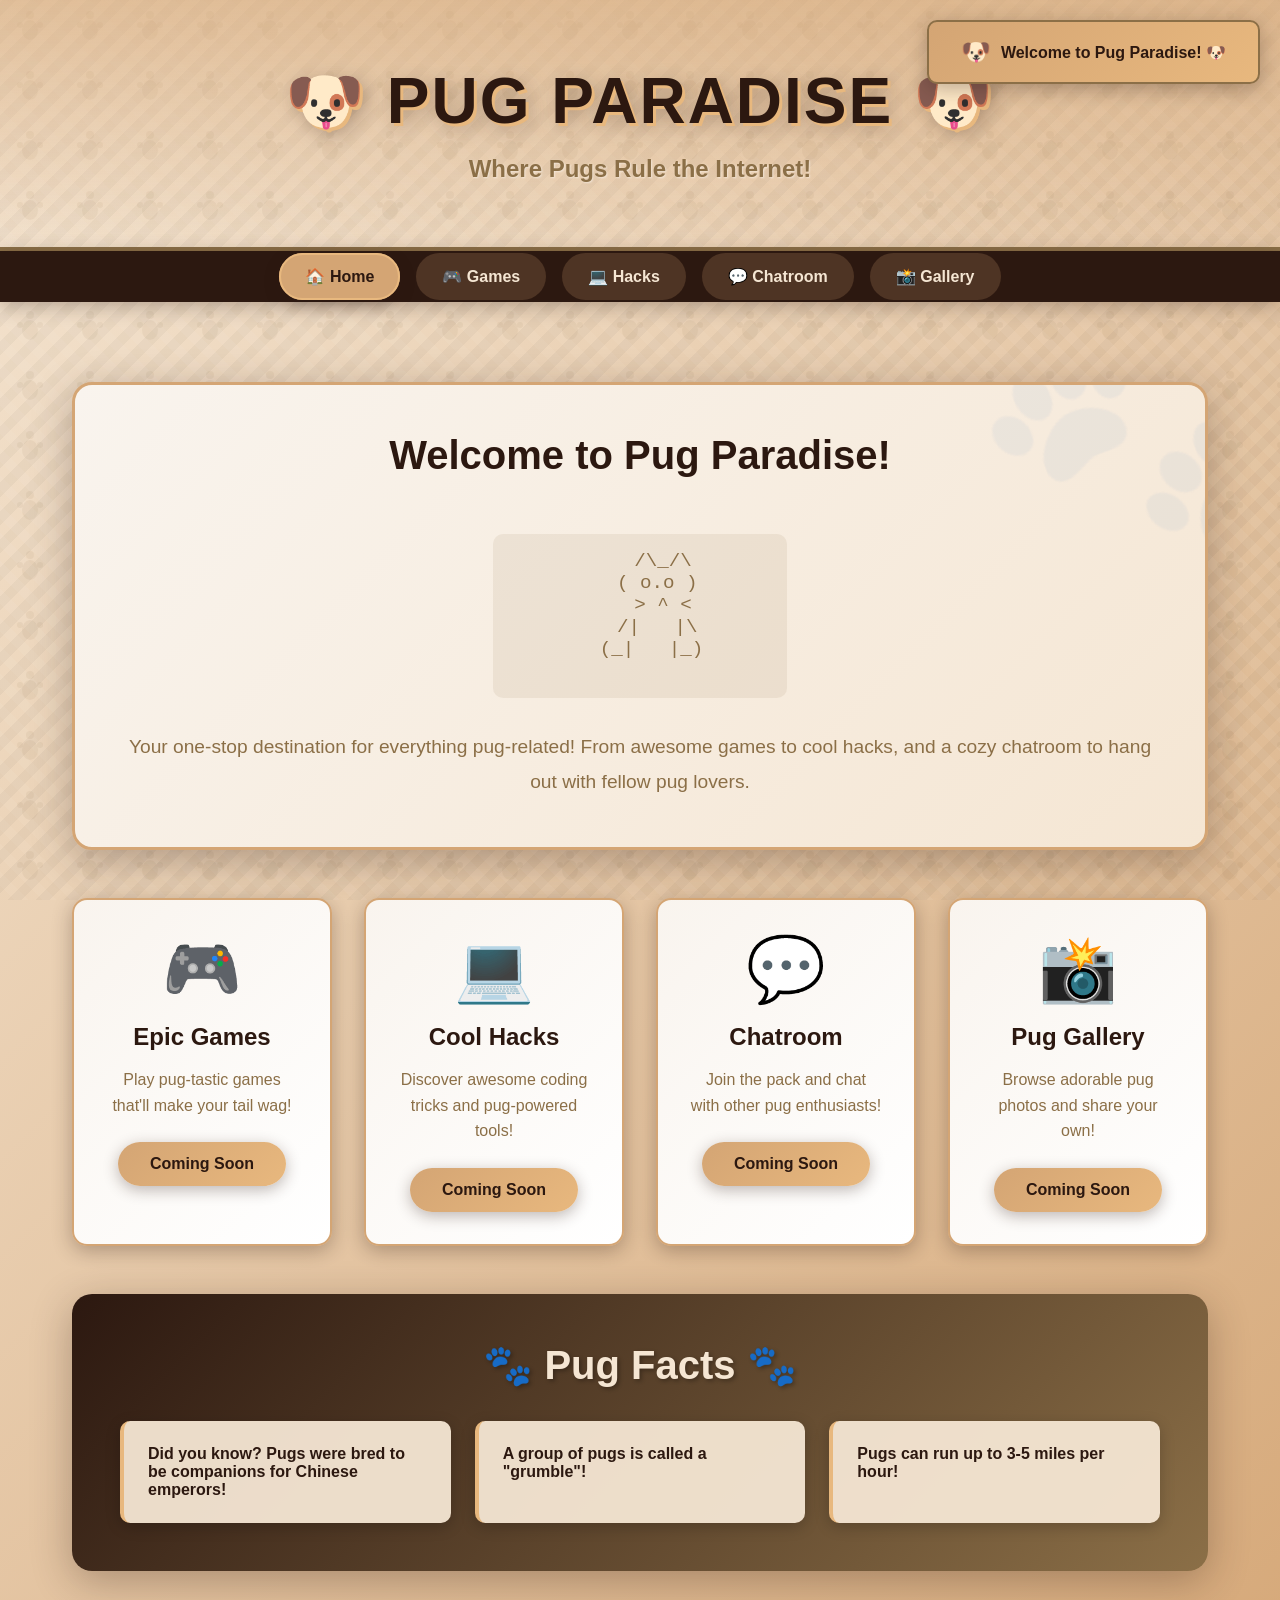
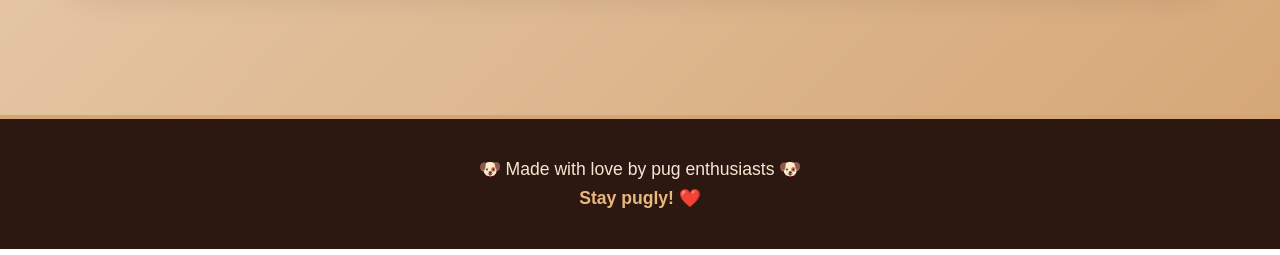
==== index.html @ c55deca6 "Create pug-themed homepage with interactive features - Add HTML structure with pug-themed sections (" ====
<!DOCTYPE html>
<html lang="en">
<head>
    <meta charset="UTF-8">
    <meta name="viewport" content="width=device-width, initial-scale=1.0">
    <title>Pug Paradise - Games, Hacks & More!</title>
    <link rel="stylesheet" href="styles.css">
</head>
<body>
    <div class="paw-prints"></div>

    <header class="hero">
        <div class="hero-content">
            <h1 class="glitch-text" data-text="🐶 PUG PARADISE 🐶">🐶 PUG PARADISE 🐶</h1>
            <p class="tagline">Where Pugs Rule the Internet!</p>
        </div>
    </header>

    <nav class="main-nav">
        <ul>
            <li><a href="#home" class="nav-link active">🏠 Home</a></li>
            <li><a href="#games" class="nav-link">🎮 Games</a></li>
            <li><a href="#hacks" class="nav-link">💻 Hacks</a></li>
            <li><a href="#chat" class="nav-link">💬 Chatroom</a></li>
            <li><a href="#gallery" class="nav-link">📸 Gallery</a></li>
        </ul>
    </nav>

    <main class="container">
        <section class="welcome-section">
            <div class="pug-card">
                <h2>Welcome to Pug Paradise!</h2>
                <div class="pug-ascii">
                    <pre>
    /\_/\
   ( o.o )
    > ^ <
   /|   |\
  (_|   |_)
                    </pre>
                </div>
                <p>Your one-stop destination for everything pug-related! From awesome games to cool hacks, and a cozy chatroom to hang out with fellow pug lovers.</p>
            </div>
        </section>

        <section class="features">
            <div class="feature-card">
                <div class="feature-icon">🎮</div>
                <h3>Epic Games</h3>
                <p>Play pug-tastic games that'll make your tail wag!</p>
                <button class="pug-button">Coming Soon</button>
            </div>

            <div class="feature-card">
                <div class="feature-icon">💻</div>
                <h3>Cool Hacks</h3>
                <p>Discover awesome coding tricks and pug-powered tools!</p>
                <button class="pug-button">Coming Soon</button>
            </div>

            <div class="feature-card">
                <div class="feature-icon">💬</div>
                <h3>Chatroom</h3>
                <p>Join the pack and chat with other pug enthusiasts!</p>
                <button class="pug-button">Coming Soon</button>
            </div>

            <div class="feature-card">
                <div class="feature-icon">📸</div>
                <h3>Pug Gallery</h3>
                <p>Browse adorable pug photos and share your own!</p>
                <button class="pug-button">Coming Soon</button>
            </div>
        </section>

        <section class="fun-facts">
            <h2>🐾 Pug Facts 🐾</h2>
            <div class="fact-container">
                <div class="fact-item">Did you know? Pugs were bred to be companions for Chinese emperors!</div>
                <div class="fact-item">A group of pugs is called a "grumble"!</div>
                <div class="fact-item">Pugs can run up to 3-5 miles per hour!</div>
            </div>
        </section>
    </main>

    <footer class="pug-footer">
        <div class="footer-content">
            <p>🐶 Made with love by pug enthusiasts 🐶</p>
            <p class="footer-tagline">Stay pugly! ❤️</p>
        </div>
    </footer>

    <script src="script.js"></script>
</body>
</html>
---- styles.css ----
/* Pug-Themed Color Palette */
:root {
    --pug-tan: #D4A574;
    --pug-dark: #2C1810;
    --pug-cream: #F5E6D3;
    --pug-brown: #8B6F47;
    --pug-light: #F9F4EE;
    --pug-accent: #E8B87E;
    --shadow: rgba(44, 24, 16, 0.3);
}

* {
    margin: 0;
    padding: 0;
    box-sizing: border-box;
}

body {
    font-family: 'Segoe UI', Tahoma, Geneva, Verdana, sans-serif;
    background: linear-gradient(135deg, var(--pug-cream) 0%, var(--pug-tan) 100%);
    color: var(--pug-dark);
    min-height: 100vh;
    position: relative;
    overflow-x: hidden;
}

/* Textured Background Effect */
body::before {
    content: '';
    position: fixed;
    top: 0;
    left: 0;
    width: 100%;
    height: 100%;
    background-image:
        repeating-linear-gradient(45deg, transparent, transparent 10px, rgba(255,255,255,.05) 10px, rgba(255,255,255,.05) 20px),
        repeating-linear-gradient(-45deg, transparent, transparent 10px, rgba(0,0,0,.03) 10px, rgba(0,0,0,.03) 20px);
    pointer-events: none;
    z-index: 0;
}

/* Animated Paw Prints Background */
.paw-prints {
    position: fixed;
    top: 0;
    left: 0;
    width: 100%;
    height: 100%;
    background-image: url("data:image/svg+xml,%3Csvg width='60' height='60' xmlns='http://www.w3.org/2000/svg'%3E%3Cg fill='%238B6F47' fill-opacity='0.08'%3E%3Ccircle cx='30' cy='15' r='4'/%3E%3Ccircle cx='20' cy='25' r='3'/%3E%3Ccircle cx='40' cy='25' r='3'/%3E%3Cellipse cx='30' cy='30' rx='8' ry='10'/%3E%3C/g%3E%3C/svg%3E");
    animation: pawScroll 60s linear infinite;
    pointer-events: none;
    z-index: 1;
}

@keyframes pawScroll {
    0% { transform: translateY(0); }
    100% { transform: translateY(60px); }
}

/* Hero Section */
.hero {
    position: relative;
    z-index: 2;
    text-align: center;
    padding: 4rem 2rem;
    background: linear-gradient(180deg, rgba(212, 165, 116, 0.6) 0%, transparent 100%);
    border-bottom: 4px solid var(--pug-brown);
    box-shadow: 0 10px 30px var(--shadow);
}

.hero-content h1 {
    font-size: 4rem;
    font-weight: 900;
    color: var(--pug-dark);
    text-shadow:
        3px 3px 0px var(--pug-accent),
        6px 6px 20px var(--shadow);
    margin-bottom: 1rem;
    letter-spacing: 2px;
    animation: bounce 2s ease-in-out infinite;
}

@keyframes bounce {
    0%, 100% { transform: translateY(0); }
    50% { transform: translateY(-10px); }
}

.tagline {
    font-size: 1.5rem;
    color: var(--pug-brown);
    font-weight: 600;
    text-shadow: 1px 1px 2px rgba(255,255,255,0.5);
}

/* Glitch Effect */
.glitch-text {
    position: relative;
}

.glitch-text:hover::before,
.glitch-text:hover::after {
    content: attr(data-text);
    position: absolute;
    top: 0;
    left: 0;
    width: 100%;
    height: 100%;
}

.glitch-text:hover::before {
    animation: glitch 0.3s cubic-bezier(0.25, 0.46, 0.45, 0.94) both infinite;
    color: #ff00de;
    z-index: -1;
}

.glitch-text:hover::after {
    animation: glitch 0.3s cubic-bezier(0.25, 0.46, 0.45, 0.94) reverse both infinite;
    color: #00fff9;
    z-index: -2;
}

@keyframes glitch {
    0% { transform: translate(0); }
    20% { transform: translate(-2px, 2px); }
    40% { transform: translate(-2px, -2px); }
    60% { transform: translate(2px, 2px); }
    80% { transform: translate(2px, -2px); }
    100% { transform: translate(0); }
}

/* Navigation */
.main-nav {
    position: sticky;
    top: 0;
    z-index: 100;
    background: var(--pug-dark);
    box-shadow: 0 4px 20px var(--shadow);
}

.main-nav ul {
    display: flex;
    justify-content: center;
    list-style: none;
    padding: 1rem;
    flex-wrap: wrap;
    gap: 1rem;
}

.nav-link {
    color: var(--pug-cream);
    text-decoration: none;
    padding: 0.8rem 1.5rem;
    border-radius: 25px;
    font-weight: 600;
    transition: all 0.3s ease;
    background: rgba(212, 165, 116, 0.2);
    border: 2px solid transparent;
}

.nav-link:hover,
.nav-link.active {
    background: var(--pug-tan);
    color: var(--pug-dark);
    border-color: var(--pug-accent);
    transform: translateY(-2px);
    box-shadow: 0 5px 15px var(--shadow);
}

/* Container */
.container {
    position: relative;
    z-index: 2;
    max-width: 1200px;
    margin: 0 auto;
    padding: 2rem;
}

/* Welcome Section */
.welcome-section {
    margin: 3rem 0;
}

.pug-card {
    background: linear-gradient(135deg, var(--pug-light) 0%, var(--pug-cream) 100%);
    border-radius: 20px;
    padding: 3rem;
    box-shadow: 0 10px 40px var(--shadow);
    border: 3px solid var(--pug-tan);
    text-align: center;
    position: relative;
    overflow: hidden;
}

.pug-card::before {
    content: '🐾';
    position: absolute;
    font-size: 15rem;
    top: -5rem;
    right: -5rem;
    opacity: 0.05;
    transform: rotate(-20deg);
}

.pug-card h2 {
    font-size: 2.5rem;
    color: var(--pug-dark);
    margin-bottom: 1.5rem;
    position: relative;
}

.pug-ascii {
    font-size: 1.2rem;
    color: var(--pug-brown);
    margin: 2rem 0;
    font-family: monospace;
    background: rgba(139, 111, 71, 0.1);
    display: inline-block;
    padding: 1rem 2rem;
    border-radius: 10px;
}

.pug-card p {
    font-size: 1.2rem;
    line-height: 1.8;
    color: var(--pug-brown);
    position: relative;
}

/* Features Section */
.features {
    display: grid;
    grid-template-columns: repeat(auto-fit, minmax(250px, 1fr));
    gap: 2rem;
    margin: 3rem 0;
}

.feature-card {
    background: linear-gradient(135deg, var(--pug-light) 0%, white 100%);
    padding: 2rem;
    border-radius: 15px;
    text-align: center;
    box-shadow: 0 5px 20px var(--shadow);
    border: 2px solid var(--pug-tan);
    transition: all 0.3s ease;
    position: relative;
    overflow: hidden;
}

.feature-card::before {
    content: '';
    position: absolute;
    top: 0;
    left: -100%;
    width: 100%;
    height: 100%;
    background: linear-gradient(90deg, transparent, rgba(212, 165, 116, 0.3), transparent);
    transition: left 0.5s ease;
}

.feature-card:hover::before {
    left: 100%;
}

.feature-card:hover {
    transform: translateY(-10px) scale(1.02);
    box-shadow: 0 15px 40px var(--shadow);
    border-color: var(--pug-accent);
}

.feature-icon {
    font-size: 4rem;
    margin-bottom: 1rem;
    animation: wiggle 2s ease-in-out infinite;
}

@keyframes wiggle {
    0%, 100% { transform: rotate(0deg); }
    25% { transform: rotate(-5deg); }
    75% { transform: rotate(5deg); }
}

.feature-card h3 {
    font-size: 1.5rem;
    color: var(--pug-dark);
    margin-bottom: 1rem;
}

.feature-card p {
    color: var(--pug-brown);
    margin-bottom: 1.5rem;
    line-height: 1.6;
}

.pug-button {
    background: linear-gradient(135deg, var(--pug-tan) 0%, var(--pug-accent) 100%);
    color: var(--pug-dark);
    border: none;
    padding: 0.8rem 2rem;
    border-radius: 25px;
    font-weight: 700;
    font-size: 1rem;
    cursor: pointer;
    transition: all 0.3s ease;
    box-shadow: 0 4px 15px var(--shadow);
}

.pug-button:hover {
    transform: scale(1.1);
    box-shadow: 0 6px 25px var(--shadow);
}

/* Fun Facts Section */
.fun-facts {
    margin: 3rem 0;
    padding: 3rem;
    background: linear-gradient(135deg, var(--pug-dark) 0%, var(--pug-brown) 100%);
    border-radius: 20px;
    box-shadow: 0 10px 40px var(--shadow);
}

.fun-facts h2 {
    color: var(--pug-cream);
    text-align: center;
    font-size: 2.5rem;
    margin-bottom: 2rem;
    text-shadow: 2px 2px 4px rgba(0,0,0,0.3);
}

.fact-container {
    display: grid;
    grid-template-columns: repeat(auto-fit, minmax(250px, 1fr));
    gap: 1.5rem;
}

.fact-item {
    background: rgba(245, 230, 211, 0.95);
    padding: 1.5rem;
    border-radius: 10px;
    color: var(--pug-dark);
    font-weight: 600;
    box-shadow: 0 4px 15px rgba(0,0,0,0.2);
    transition: all 0.3s ease;
    border-left: 4px solid var(--pug-accent);
}

.fact-item:hover {
    transform: scale(1.05);
    box-shadow: 0 6px 25px rgba(0,0,0,0.3);
}

/* Footer */
.pug-footer {
    position: relative;
    z-index: 2;
    background: var(--pug-dark);
    color: var(--pug-cream);
    text-align: center;
    padding: 2rem;
    margin-top: 4rem;
    border-top: 4px solid var(--pug-tan);
}

.footer-content p {
    margin: 0.5rem 0;
    font-size: 1.1rem;
}

.footer-tagline {
    font-weight: 700;
    color: var(--pug-accent);
    font-size: 1.3rem;
}

/* Responsive Design */
@media (max-width: 768px) {
    .hero-content h1 {
        font-size: 2.5rem;
    }

    .tagline {
        font-size: 1.2rem;
    }

    .pug-card {
        padding: 2rem 1rem;
    }

    .features {
        grid-template-columns: 1fr;
    }
}
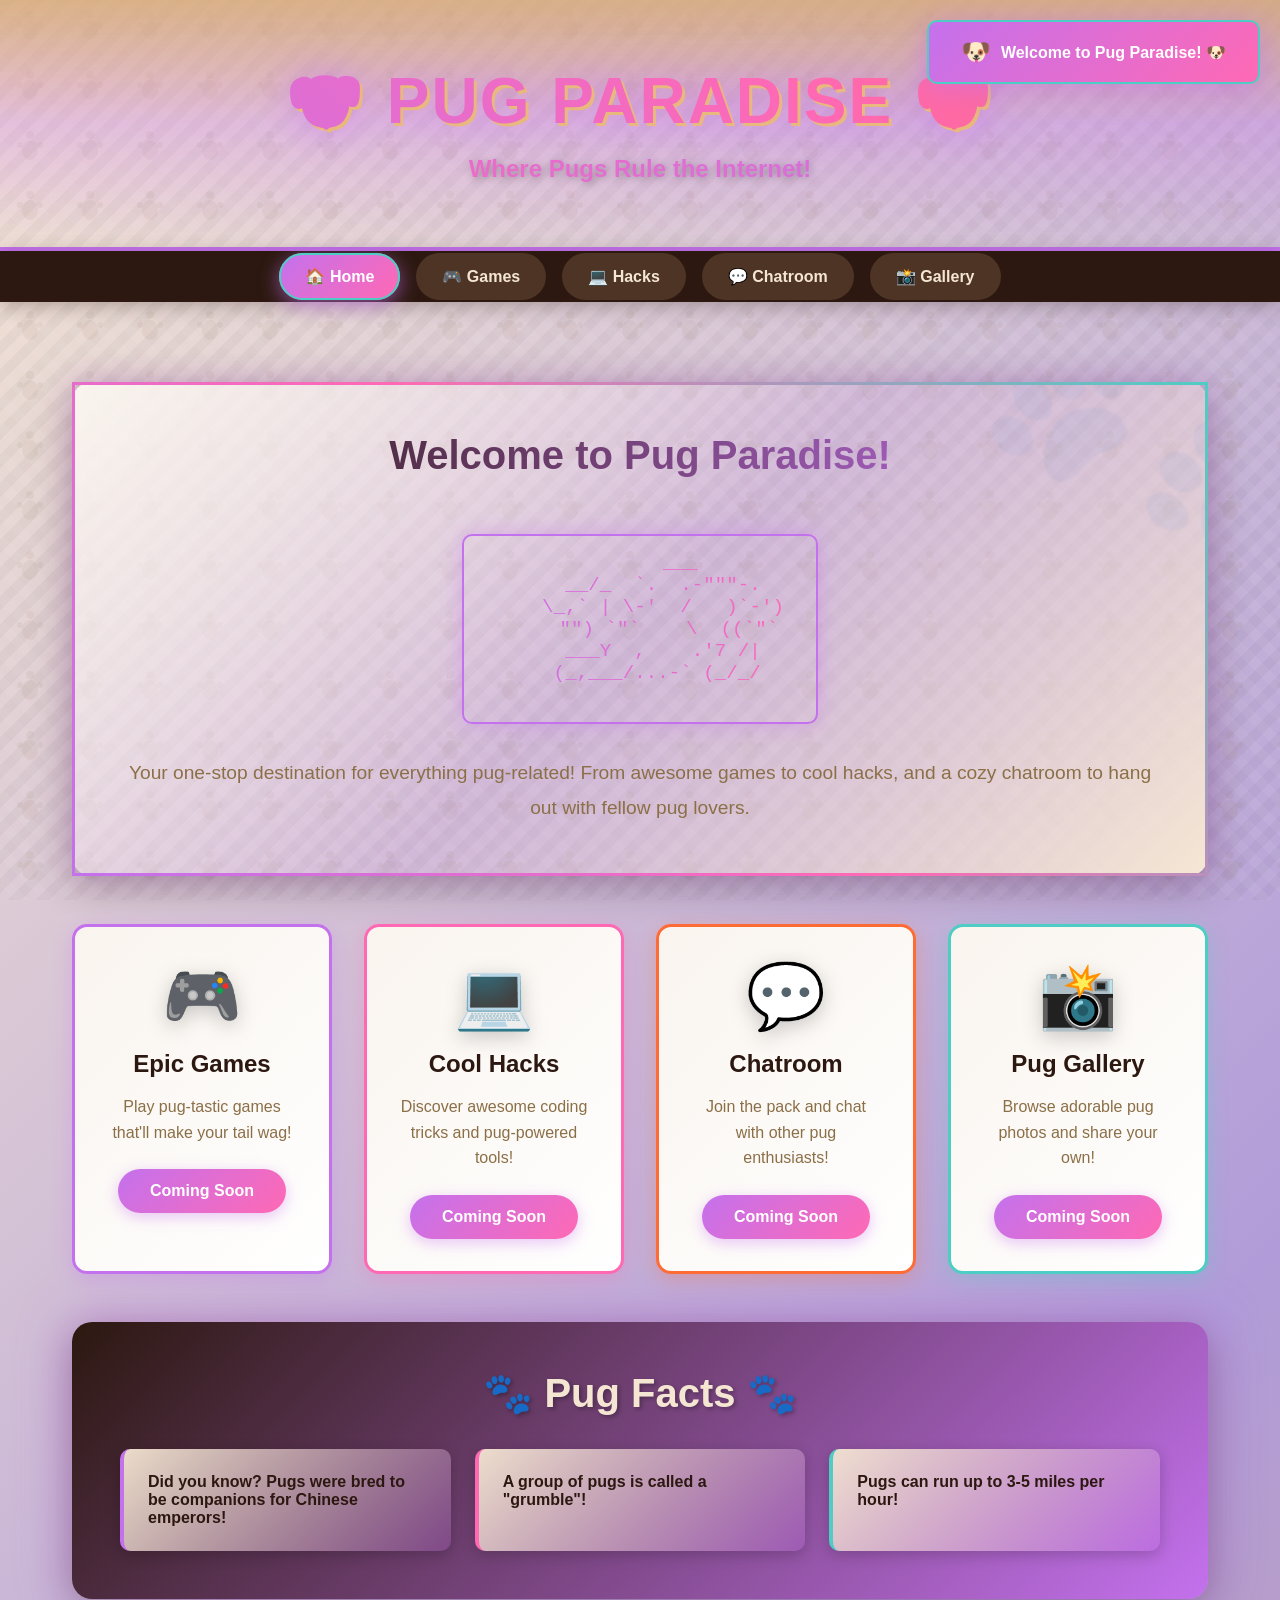
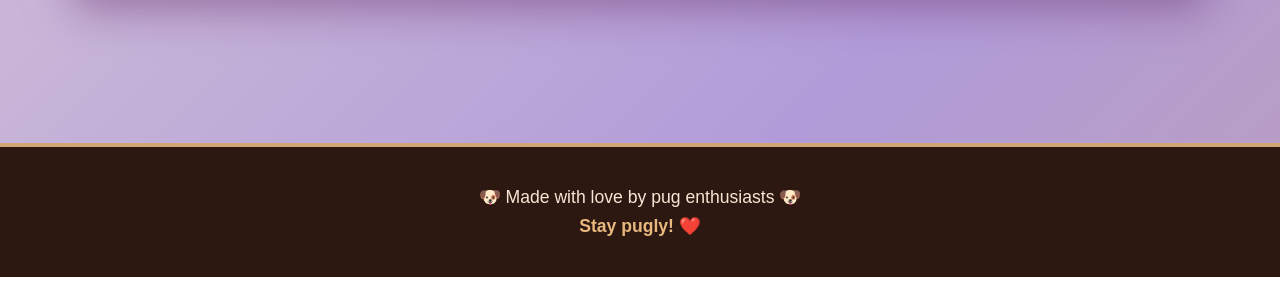
==== commit 34e4a4d3: "Add vibrant colors and enhanced animations to pug homepage Major updates: - Replace cat ASCII art wi" ====
--- a/index.html
+++ b/index.html
@@ -32,11 +32,12 @@
                 <h2>Welcome to Pug Paradise!</h2>
                 <div class="pug-ascii">
                     <pre>
-    /\_/\
-   ( o.o )
-    > ^ <
-   /|   |\
-  (_|   |_)
+       ___
+    __/_  `.  .-"""-.
+    \_,` | \-'  /   )`-')
+     "") `"`    \  ((`"`
+    ___Y  ,    .'7 /|
+   (_,___/...-` (_/_/
                     </pre>
                 </div>
                 <p>Your one-stop destination for everything pug-related! From awesome games to cool hacks, and a cozy chatroom to hang out with fellow pug lovers.</p>
--- a/styles.css
+++ b/styles.css
@@ -7,6 +7,15 @@
     --pug-light: #F9F4EE;
     --pug-accent: #E8B87E;
     --shadow: rgba(44, 24, 16, 0.3);
+
+    /* Vibrant accent colors */
+    --electric-purple: #C471ED;
+    --hot-pink: #FF69B4;
+    --neon-orange: #FF6B35;
+    --sky-blue: #4ECDC4;
+    --lime-green: #95E1D3;
+    --sunset-orange: #FF8C42;
+    --lavender: #B19CD9;
 }
 
 * {
@@ -17,11 +26,25 @@
 
 body {
     font-family: 'Segoe UI', Tahoma, Geneva, Verdana, sans-serif;
-    background: linear-gradient(135deg, var(--pug-cream) 0%, var(--pug-tan) 100%);
+    background: linear-gradient(135deg,
+        var(--pug-cream) 0%,
+        var(--lavender) 20%,
+        var(--pug-tan) 40%,
+        var(--sunset-orange) 60%,
+        var(--hot-pink) 80%,
+        var(--electric-purple) 100%);
+    background-size: 400% 400%;
+    animation: gradientShift 15s ease infinite;
     color: var(--pug-dark);
     min-height: 100vh;
     position: relative;
     overflow-x: hidden;
+}
+
+@keyframes gradientShift {
+    0% { background-position: 0% 50%; }
+    50% { background-position: 100% 50%; }
+    100% { background-position: 0% 50%; }
 }
 
 /* Textured Background Effect */
@@ -63,21 +86,31 @@
     z-index: 2;
     text-align: center;
     padding: 4rem 2rem;
-    background: linear-gradient(180deg, rgba(212, 165, 116, 0.6) 0%, transparent 100%);
-    border-bottom: 4px solid var(--pug-brown);
-    box-shadow: 0 10px 30px var(--shadow);
+    background: linear-gradient(180deg,
+        rgba(212, 165, 116, 0.8) 0%,
+        rgba(199, 113, 237, 0.3) 50%,
+        transparent 100%);
+    border-bottom: 4px solid var(--electric-purple);
+    box-shadow: 0 10px 30px var(--shadow), 0 0 40px rgba(199, 113, 237, 0.4);
 }
 
 .hero-content h1 {
     font-size: 4rem;
     font-weight: 900;
-    color: var(--pug-dark);
-    text-shadow:
-        3px 3px 0px var(--pug-accent),
-        6px 6px 20px var(--shadow);
+    background: linear-gradient(45deg,
+        var(--electric-purple),
+        var(--hot-pink),
+        var(--neon-orange),
+        var(--sky-blue),
+        var(--lime-green));
+    background-size: 300% 300%;
+    -webkit-background-clip: text;
+    -webkit-text-fill-color: transparent;
+    background-clip: text;
+    animation: bounce 2s ease-in-out infinite, rainbowText 5s ease infinite;
     margin-bottom: 1rem;
     letter-spacing: 2px;
-    animation: bounce 2s ease-in-out infinite;
+    filter: drop-shadow(3px 3px 0px var(--pug-accent)) drop-shadow(0 0 20px rgba(199, 113, 237, 0.6));
 }
 
 @keyframes bounce {
@@ -85,11 +118,22 @@
     50% { transform: translateY(-10px); }
 }
 
+@keyframes rainbowText {
+    0% { background-position: 0% 50%; }
+    50% { background-position: 100% 50%; }
+    100% { background-position: 0% 50%; }
+}
+
 .tagline {
     font-size: 1.5rem;
-    color: var(--pug-brown);
-    font-weight: 600;
-    text-shadow: 1px 1px 2px rgba(255,255,255,0.5);
+    background: linear-gradient(90deg, var(--hot-pink), var(--electric-purple), var(--sky-blue));
+    background-size: 200% 200%;
+    -webkit-background-clip: text;
+    -webkit-text-fill-color: transparent;
+    background-clip: text;
+    animation: rainbowText 3s ease infinite;
+    font-weight: 700;
+    filter: drop-shadow(2px 2px 4px rgba(0,0,0,0.3));
 }
 
 /* Glitch Effect */
@@ -159,11 +203,13 @@
 
 .nav-link:hover,
 .nav-link.active {
-    background: var(--pug-tan);
-    color: var(--pug-dark);
-    border-color: var(--pug-accent);
-    transform: translateY(-2px);
-    box-shadow: 0 5px 15px var(--shadow);
+    background: linear-gradient(135deg, var(--electric-purple), var(--hot-pink), var(--neon-orange));
+    background-size: 200% 200%;
+    animation: rainbowText 3s ease infinite;
+    color: white;
+    border-color: var(--sky-blue);
+    transform: translateY(-2px) scale(1.05);
+    box-shadow: 0 5px 20px rgba(199, 113, 237, 0.6);
 }
 
 /* Container */
@@ -181,14 +227,24 @@
 }
 
 .pug-card {
-    background: linear-gradient(135deg, var(--pug-light) 0%, var(--pug-cream) 100%);
+    background: linear-gradient(135deg,
+        var(--pug-light) 0%,
+        rgba(199, 113, 237, 0.1) 50%,
+        var(--pug-cream) 100%);
     border-radius: 20px;
     padding: 3rem;
-    box-shadow: 0 10px 40px var(--shadow);
-    border: 3px solid var(--pug-tan);
+    box-shadow: 0 10px 40px var(--shadow), 0 0 30px rgba(199, 113, 237, 0.3);
+    border: 3px solid transparent;
+    border-image: linear-gradient(45deg, var(--electric-purple), var(--hot-pink), var(--sky-blue)) 1;
     text-align: center;
     position: relative;
     overflow: hidden;
+    animation: cardPulse 4s ease-in-out infinite;
+}
+
+@keyframes cardPulse {
+    0%, 100% { transform: scale(1); }
+    50% { transform: scale(1.02); }
 }
 
 .pug-card::before {
@@ -203,20 +259,36 @@
 
 .pug-card h2 {
     font-size: 2.5rem;
-    color: var(--pug-dark);
+    background: linear-gradient(90deg, var(--pug-dark), var(--electric-purple), var(--hot-pink));
+    background-size: 200% 200%;
+    -webkit-background-clip: text;
+    -webkit-text-fill-color: transparent;
+    background-clip: text;
+    animation: rainbowText 4s ease infinite;
     margin-bottom: 1.5rem;
     position: relative;
 }
 
 .pug-ascii {
     font-size: 1.2rem;
-    color: var(--pug-brown);
+    background: linear-gradient(90deg, var(--electric-purple), var(--hot-pink), var(--neon-orange), var(--sky-blue));
+    background-size: 300% 300%;
+    -webkit-background-clip: text;
+    -webkit-text-fill-color: transparent;
+    background-clip: text;
+    animation: rainbowText 6s ease infinite, float 3s ease-in-out infinite;
     margin: 2rem 0;
     font-family: monospace;
-    background: rgba(139, 111, 71, 0.1);
     display: inline-block;
     padding: 1rem 2rem;
     border-radius: 10px;
+    border: 2px solid var(--electric-purple);
+    box-shadow: 0 0 20px rgba(199, 113, 237, 0.4);
+}
+
+@keyframes float {
+    0%, 100% { transform: translateY(0px); }
+    50% { transform: translateY(-10px); }
 }
 
 .pug-card p {
@@ -240,10 +312,30 @@
     border-radius: 15px;
     text-align: center;
     box-shadow: 0 5px 20px var(--shadow);
-    border: 2px solid var(--pug-tan);
+    border: 3px solid transparent;
     transition: all 0.3s ease;
     position: relative;
     overflow: hidden;
+}
+
+.feature-card:nth-child(1) {
+    border-color: var(--electric-purple);
+    box-shadow: 0 5px 20px rgba(199, 113, 237, 0.3);
+}
+
+.feature-card:nth-child(2) {
+    border-color: var(--hot-pink);
+    box-shadow: 0 5px 20px rgba(255, 105, 180, 0.3);
+}
+
+.feature-card:nth-child(3) {
+    border-color: var(--neon-orange);
+    box-shadow: 0 5px 20px rgba(255, 107, 53, 0.3);
+}
+
+.feature-card:nth-child(4) {
+    border-color: var(--sky-blue);
+    box-shadow: 0 5px 20px rgba(78, 205, 196, 0.3);
 }
 
 .feature-card::before {
@@ -262,21 +354,48 @@
 }
 
 .feature-card:hover {
-    transform: translateY(-10px) scale(1.02);
-    box-shadow: 0 15px 40px var(--shadow);
-    border-color: var(--pug-accent);
+    transform: translateY(-10px) scale(1.05) rotate(2deg);
+    animation: rainbow-border 2s linear infinite;
+}
+
+.feature-card:nth-child(1):hover {
+    box-shadow: 0 15px 50px rgba(199, 113, 237, 0.6);
+}
+
+.feature-card:nth-child(2):hover {
+    box-shadow: 0 15px 50px rgba(255, 105, 180, 0.6);
+}
+
+.feature-card:nth-child(3):hover {
+    box-shadow: 0 15px 50px rgba(255, 107, 53, 0.6);
+}
+
+.feature-card:nth-child(4):hover {
+    box-shadow: 0 15px 50px rgba(78, 205, 196, 0.6);
+}
+
+@keyframes rainbow-border {
+    0% { filter: hue-rotate(0deg); }
+    100% { filter: hue-rotate(360deg); }
 }
 
 .feature-icon {
     font-size: 4rem;
     margin-bottom: 1rem;
-    animation: wiggle 2s ease-in-out infinite;
+    animation: wiggle 2s ease-in-out infinite, iconPulse 1.5s ease-in-out infinite;
+    filter: drop-shadow(0 5px 10px rgba(0,0,0,0.2));
 }
 
 @keyframes wiggle {
-    0%, 100% { transform: rotate(0deg); }
-    25% { transform: rotate(-5deg); }
-    75% { transform: rotate(5deg); }
+    0%, 100% { transform: rotate(0deg) scale(1); }
+    25% { transform: rotate(-10deg) scale(1.1); }
+    50% { transform: rotate(0deg) scale(1.15); }
+    75% { transform: rotate(10deg) scale(1.1); }
+}
+
+@keyframes iconPulse {
+    0%, 100% { filter: drop-shadow(0 5px 10px rgba(0,0,0,0.2)); }
+    50% { filter: drop-shadow(0 5px 20px rgba(199, 113, 237, 0.6)); }
 }
 
 .feature-card h3 {
@@ -292,8 +411,14 @@
 }
 
 .pug-button {
-    background: linear-gradient(135deg, var(--pug-tan) 0%, var(--pug-accent) 100%);
-    color: var(--pug-dark);
+    background: linear-gradient(135deg,
+        var(--electric-purple),
+        var(--hot-pink),
+        var(--neon-orange),
+        var(--sky-blue));
+    background-size: 300% 300%;
+    animation: rainbowText 4s ease infinite;
+    color: white;
     border: none;
     padding: 0.8rem 2rem;
     border-radius: 25px;
@@ -301,21 +426,32 @@
     font-size: 1rem;
     cursor: pointer;
     transition: all 0.3s ease;
-    box-shadow: 0 4px 15px var(--shadow);
+    box-shadow: 0 4px 15px rgba(199, 113, 237, 0.4);
 }
 
 .pug-button:hover {
-    transform: scale(1.1);
-    box-shadow: 0 6px 25px var(--shadow);
+    transform: scale(1.15) translateY(-2px);
+    box-shadow: 0 8px 30px rgba(199, 113, 237, 0.7);
+    animation: rainbowText 2s ease infinite, buttonBounce 0.5s ease infinite;
+}
+
+@keyframes buttonBounce {
+    0%, 100% { transform: scale(1.15) translateY(-2px); }
+    50% { transform: scale(1.2) translateY(-5px); }
 }
 
 /* Fun Facts Section */
 .fun-facts {
     margin: 3rem 0;
     padding: 3rem;
-    background: linear-gradient(135deg, var(--pug-dark) 0%, var(--pug-brown) 100%);
+    background: linear-gradient(135deg,
+        var(--pug-dark) 0%,
+        var(--electric-purple) 50%,
+        var(--pug-brown) 100%);
+    background-size: 200% 200%;
+    animation: rainbowText 10s ease infinite;
     border-radius: 20px;
-    box-shadow: 0 10px 40px var(--shadow);
+    box-shadow: 0 10px 40px var(--shadow), 0 0 50px rgba(199, 113, 237, 0.5);
 }
 
 .fun-facts h2 {
@@ -333,19 +469,37 @@
 }
 
 .fact-item {
-    background: rgba(245, 230, 211, 0.95);
+    background: linear-gradient(135deg,
+        rgba(245, 230, 211, 0.95),
+        rgba(199, 113, 237, 0.2),
+        rgba(245, 230, 211, 0.95));
+    background-size: 200% 200%;
+    animation: rainbowText 8s ease infinite;
     padding: 1.5rem;
     border-radius: 10px;
     color: var(--pug-dark);
     font-weight: 600;
     box-shadow: 0 4px 15px rgba(0,0,0,0.2);
     transition: all 0.3s ease;
-    border-left: 4px solid var(--pug-accent);
+    border-left: 4px solid transparent;
+    position: relative;
+}
+
+.fact-item:nth-child(1) {
+    border-left-color: var(--electric-purple);
+}
+
+.fact-item:nth-child(2) {
+    border-left-color: var(--hot-pink);
+}
+
+.fact-item:nth-child(3) {
+    border-left-color: var(--sky-blue);
 }
 
 .fact-item:hover {
-    transform: scale(1.05);
-    box-shadow: 0 6px 25px rgba(0,0,0,0.3);
+    transform: scale(1.08) rotate(1deg);
+    box-shadow: 0 8px 35px rgba(199, 113, 237, 0.5);
 }
 
 /* Footer */
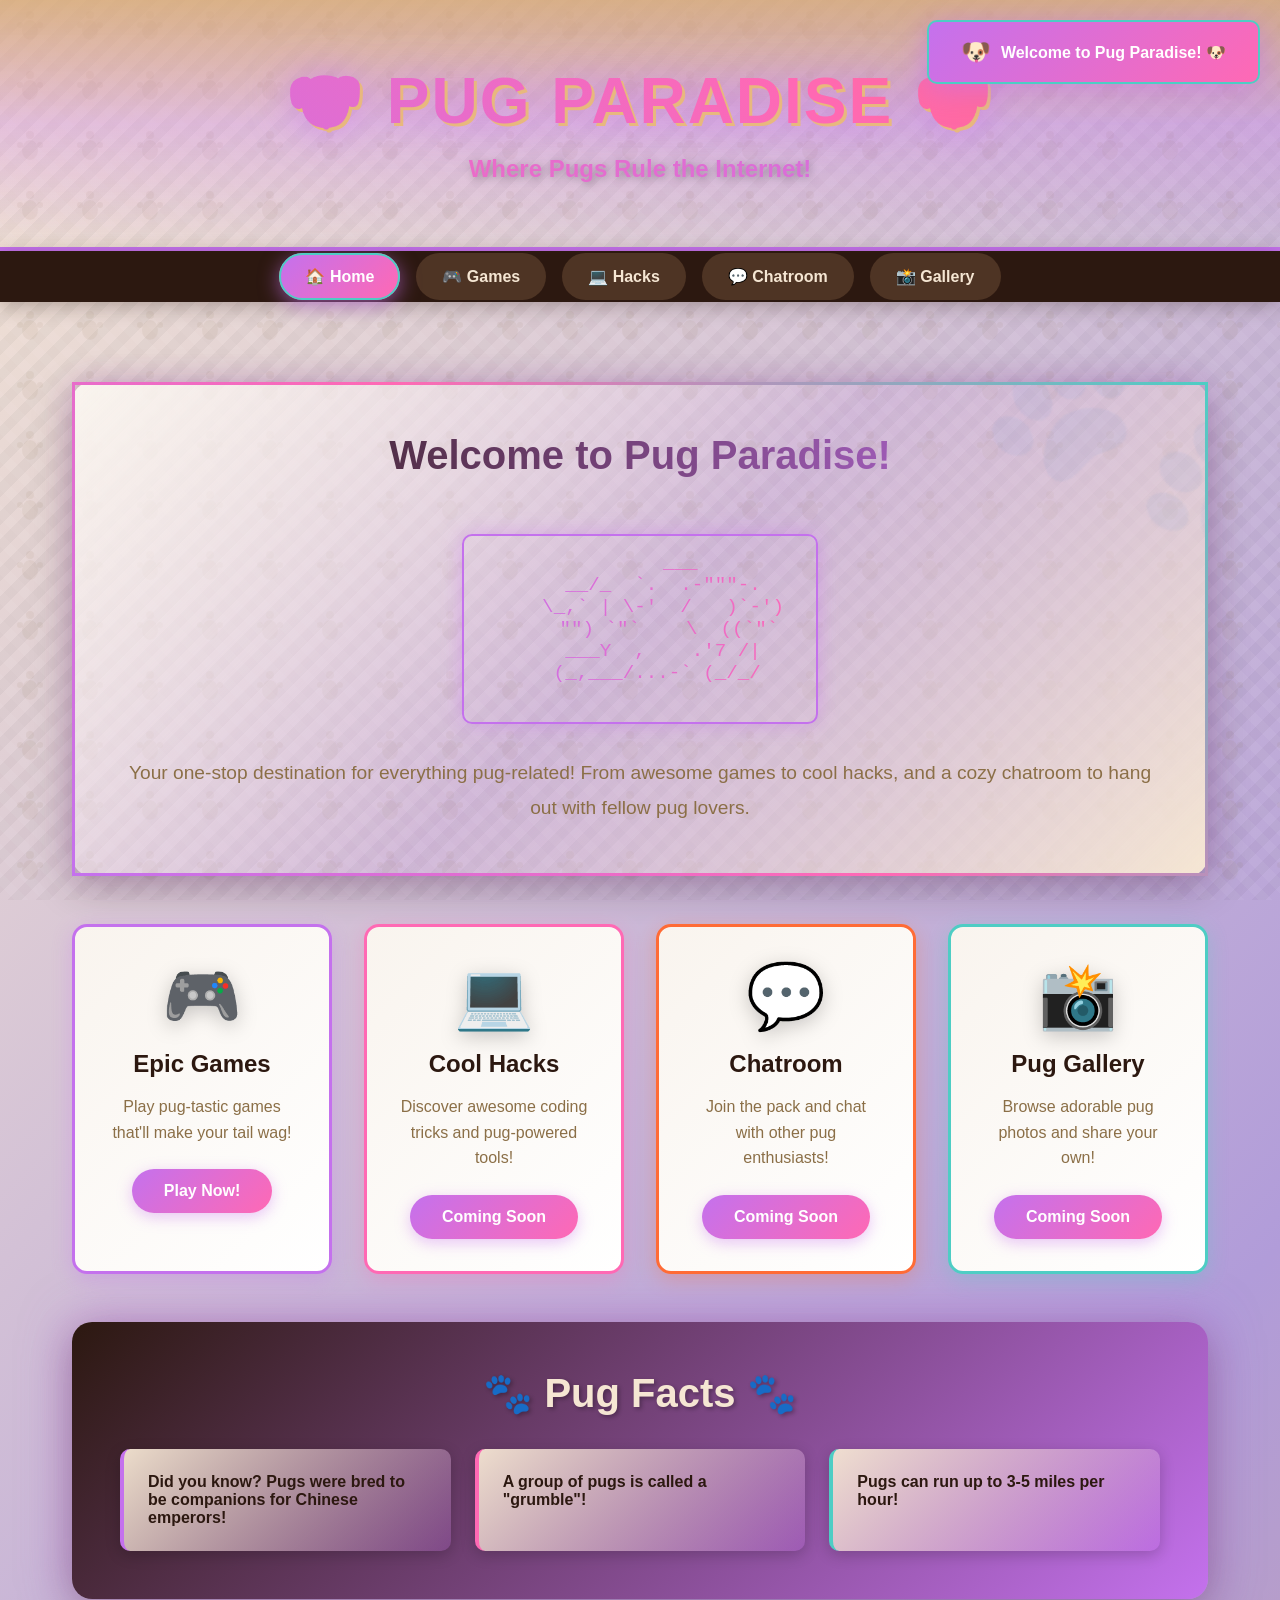
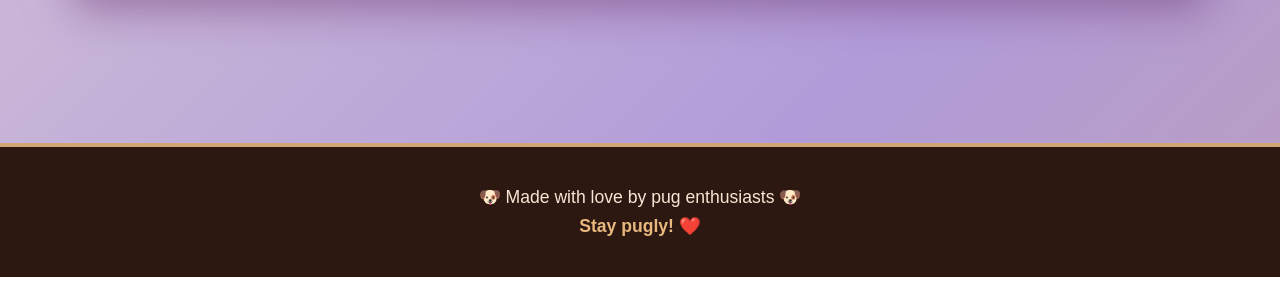
==== commit 5ff5206b: "Add games section with CrazyGames integration Created a vibrant games page featuring: - games.html: " ====
--- a/index.html
+++ b/index.html
@@ -18,8 +18,8 @@
 
     <nav class="main-nav">
         <ul>
-            <li><a href="#home" class="nav-link active">🏠 Home</a></li>
-            <li><a href="#games" class="nav-link">🎮 Games</a></li>
+            <li><a href="index.html" class="nav-link active">🏠 Home</a></li>
+            <li><a href="games.html" class="nav-link">🎮 Games</a></li>
             <li><a href="#hacks" class="nav-link">💻 Hacks</a></li>
             <li><a href="#chat" class="nav-link">💬 Chatroom</a></li>
             <li><a href="#gallery" class="nav-link">📸 Gallery</a></li>
@@ -49,7 +49,7 @@
                 <div class="feature-icon">🎮</div>
                 <h3>Epic Games</h3>
                 <p>Play pug-tastic games that'll make your tail wag!</p>
-                <button class="pug-button">Coming Soon</button>
+                <a href="games.html" class="pug-button" style="display: inline-block; text-decoration: none;">Play Now!</a>
             </div>
 
             <div class="feature-card">
